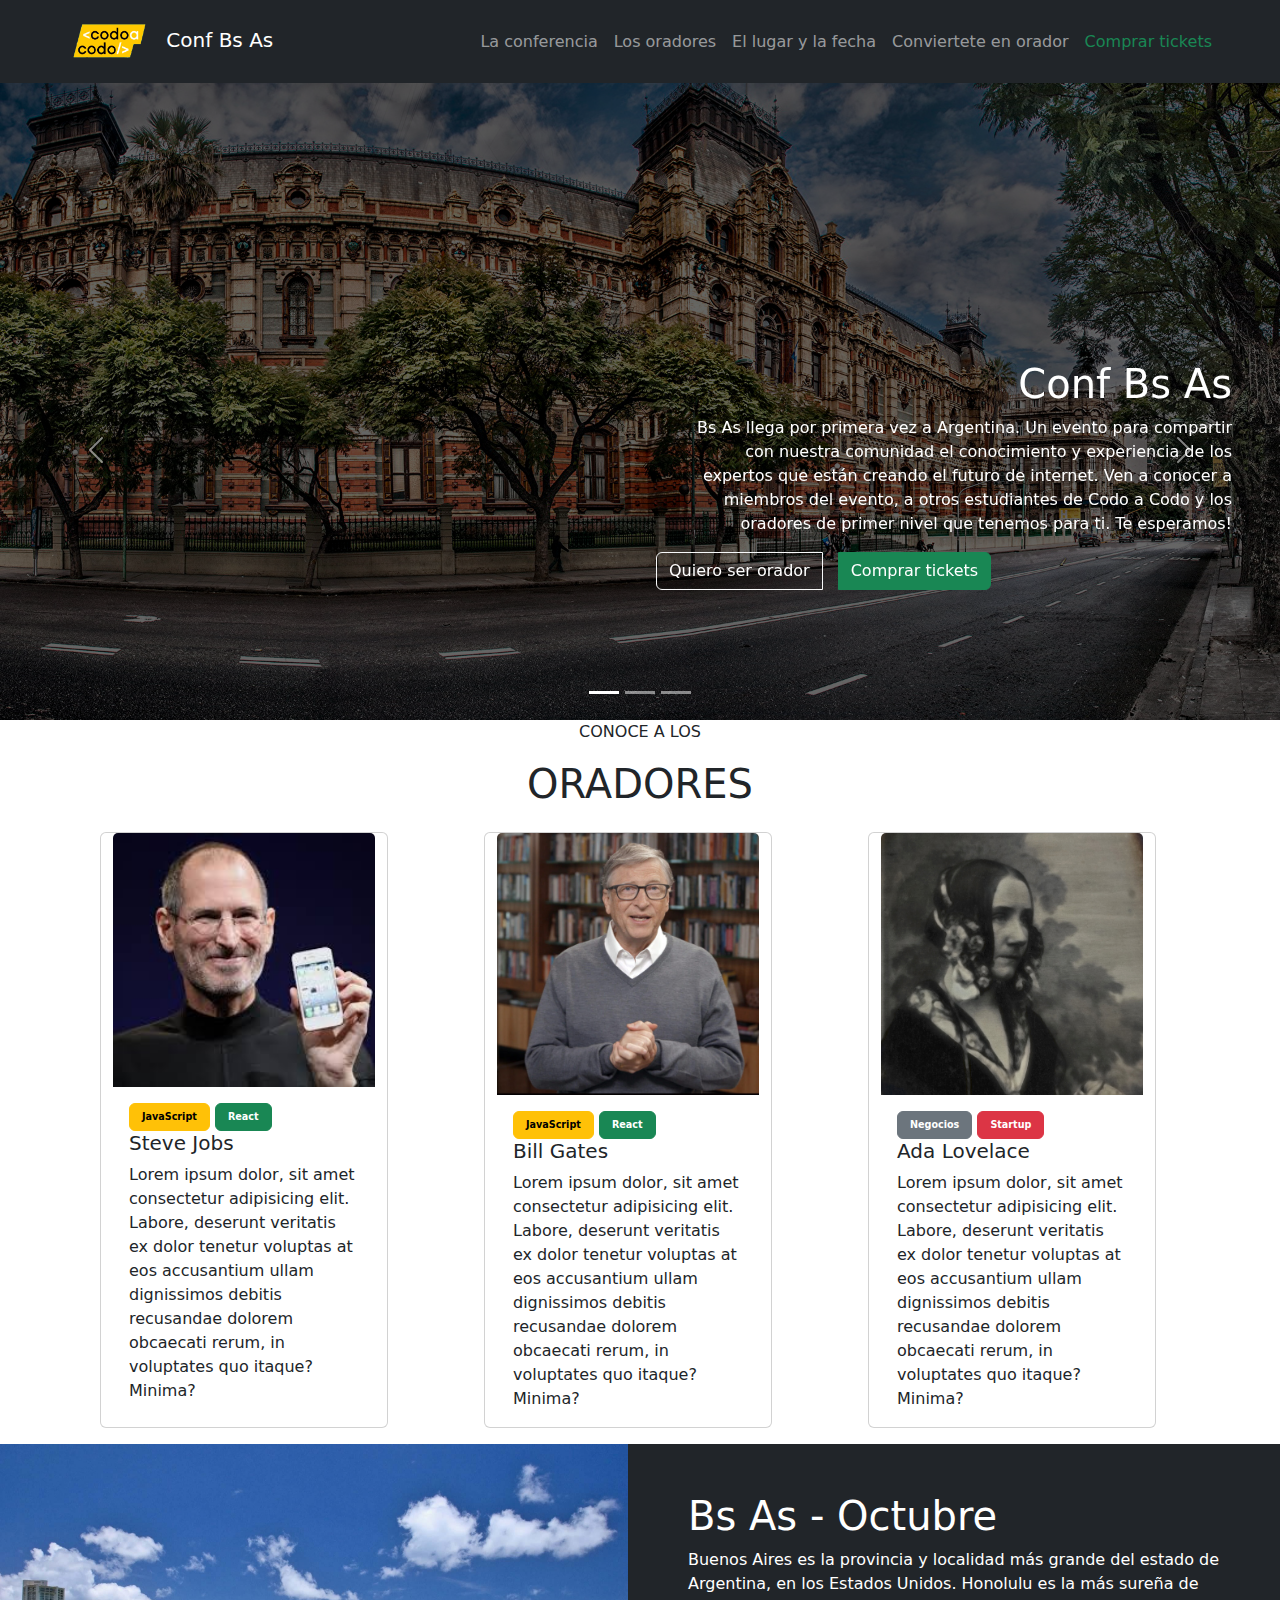
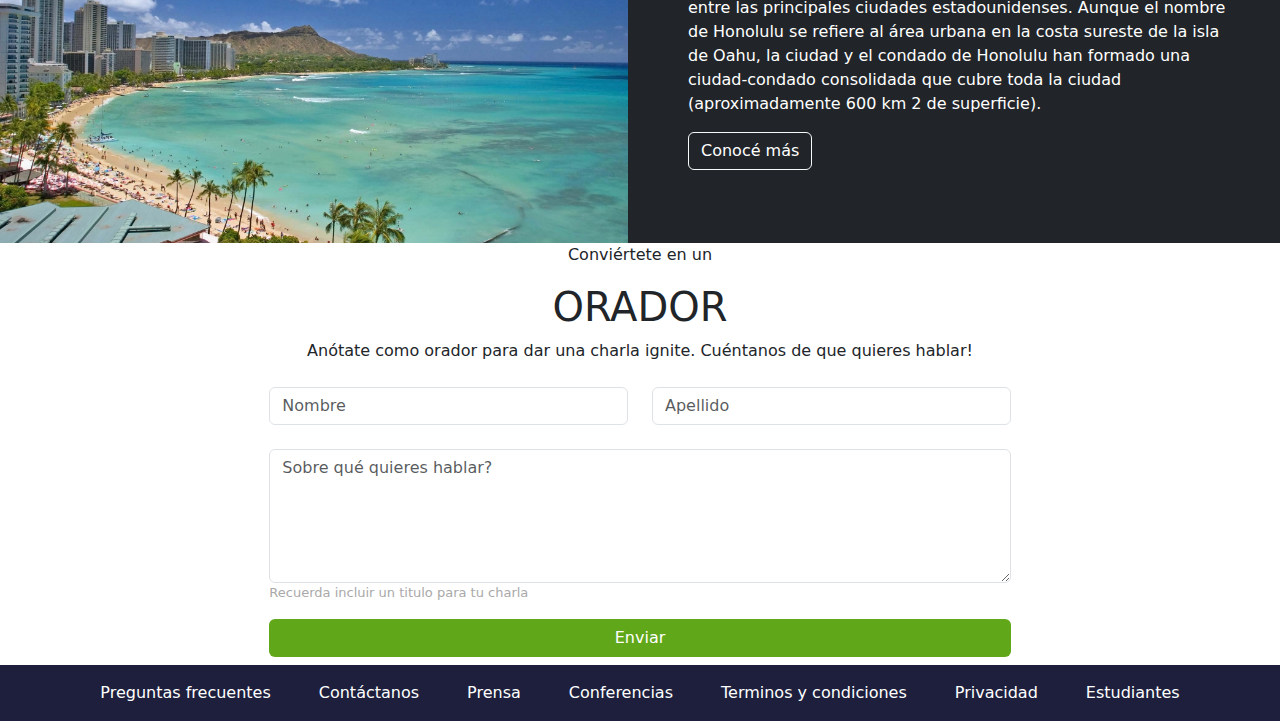
==== index.html @ a291cf00 "1 commit" ====
<!DOCTYPE html>
<html lang="en">
<head>
    <meta charset="UTF-8">
    <meta http-equiv="X-UA-Compatible" content="IE=edge">
    <meta name="viewport" content="width=device-width, initial-scale=1.0">
    <title>Document</title>

    <link href="https://cdn.jsdelivr.net/npm/bootstrap@5.2.1/dist/css/bootstrap.min.css" rel="stylesheet">
    <script src="https://cdn.jsdelivr.net/npm/bootstrap@5.2.1/dist/js/bootstrap.bundle.min.js"></script>

    <link rel="stylesheet" href="Style.css">

</head>

<body>

  <!-- Barra de navegacion -->
    <nav class="navbar navbar-expand-lg bg-dark navbar-dark px-5 fixed-top">
        <div class="container-fluid w-20">

            <span class="navbar-brand">
                <img src="./img/codoacodo.png"class="img-fluid" width="100">
                Conf Bs As
             </span>
        
              <button class="navbar-toggler" type="button" data-bs-toggle="collapse" data-bs-target="#navbarTogglerDemo02" aria-controls="navbarTogglerDemo02" aria-expanded="false" aria-label="Toggle navigation">
                <span class="navbar-toggler-icon"></span>
              </button>
              <div class="collapse navbar-collapse justify-content-end" id="navbarTogglerDemo02">
          
                <ul class="navbar-nav  ">
                        <li class="nav-item">
                            <a class="nav-link" href="#">La conferencia</a>
                        </li>
                        <li class="nav-item ">
                            <a class="nav-link" href="#">Los oradores</a>
                        </li>
                        <li class="nav-item">
                        <a class="nav-link" href="#">El lugar y la fecha</a>
                        </li>
                        <li class="nav-item">
                        <a class="nav-link" href="#">Conviertete en orador</a>
                        </li>
                        <li class="nav-item">
                        <a class="nav-link text-success" href="#">Comprar tickets</a>
                        </li>
              
                </ul>
                </div>
        </div>
    </nav>
     
    <!-- Carousel -->
<div id="demo" class="carousel slide bg-dark" data-bs-ride="carousel">

  <!-- Indicators/dots -->
  <div class="carousel-indicators">
    <button type="button" data-bs-target="#demo" data-bs-slide-to="0" class="active"></button>
    <button type="button" data-bs-target="#demo" data-bs-slide-to="1"></button>
    <button type="button" data-bs-target="#demo" data-bs-slide-to="2"></button>
  </div>
  
  <!-- The slideshow/carousel -->
  <div class="carousel-inner">
    <div class="carousel-item active">
      
      <img src="./img/ba1.jpg" alt="Bs As 1" class="d-block brillo" style="width:100%">
               <div class="textoizquierdaabajo ">
                            <h1 class = "alineartextoderecha mx-5 d-none d-lg-block d-xl-block">
                            Conf Bs As
                          </h1>
                          <p class = "alineartextoderecha mx-5 text d-none d-lg-block d-xl-block">
                            Bs As llega por primera vez a Argentina. Un evento para compartir con
                            nuestra comunidad el conocimiento y experiencia de los expertos que 
                          están creando el futuro de internet. Ven a conocer a miembros del
                          evento, a otros estudiantes de Codo a Codo y los oradores de primer
                          nivel que tenemos para ti. Te esperamos!
                          </p>
                          <div class="btn-group ">
                              <button type="button" class="btn btn-outline-light text-white mx-3 "value="Input Button">Quiero ser orador</button>
                              <button type="button" class="btn btn-success text-white mr-5 "value="Input Button">Comprar tickets</button>
                          </div>
                   </div>
    </div>
    <div class="carousel-item">
      <img src="./img/ba2.jpg" alt="Bs As 2" class="d-block brillo" style="width:100%">
        <div class="textoizquierdaabajo">
                            <h1 class = "alineartextoderecha mx-5 d-none d-lg-block d-xl-block">
                            Conf Bs As
                            </h1>
                            <p class = "alineartextoderecha mx-5 d-none d-lg-block d-xl-block">
                            Bs As llega por primera vez a Argentina. Un evento para compartir con
                            nuestra comunidad el conocimiento y experiencia de los expertos que 
                            están creando el futuro de internet. Ven a conocer a miembros del
                            evento, a otros estudiantes de Codo a Codo y los oradores de primer
                            nivel que tenemos para ti. Te esperamos!
                           </p>
                           <div class="btn-group ">
                            <button type="button" class="btn btn-outline-light text-white mx-3 "value="Input Button">Quiero ser orador</button>
                            <button type="button" class="btn btn-success text-white mr-5 "value="Input Button">Comprar tickets</button>
                        </div>
        </div>
      </div> 
    
    
    <div class="carousel-item">
      <img src="./img/ba3.jpg" alt="Bs As 3" class="d-block brillo " style="width:100%">
        <div class="textoizquierdaabajo">
                          <h1 class = "alineartextoderecha mx-5 d-none d-lg-block d-xl-block">
                          Conf Bs As
                         </h1>
                          <p class = "alineartextoderecha mx-5 d-none d-lg-block d-xl-block">
                          Bs As llega por primera vez a Argentina. Un evento para compartir con
                          nuestra comunidad el conocimiento y experiencia de los expertos que 
                          están creando el futuro de internet. Ven a conocer a miembros del
                          evento, a otros estudiantes de Codo a Codo y los oradores de primer
                          nivel que tenemos para ti. Te esperamos!
                          </p>
                          <div class="btn-group ">
                            <button type="button" class="btn btn-outline-light text-white mx-3 "value="Input Button">Quiero ser orador</button>
                            <button type="button" class="btn btn-success text-white mr-5 "value="Input Button">Comprar tickets</button>
                        </div>
            </div>
      </div>  
    </div>
  </div>
  
  <!-- Left and right controls/icons -->
  <button class="carousel-control-prev" type="button" data-bs-target="#demo" data-bs-slide="prev">
    <span class="carousel-control-prev-icon"></span>
  </button>
  <button class="carousel-control-next" type="button" data-bs-target="#demo" data-bs-slide="next">
    <span class="carousel-control-next-icon"></span>
  </button>
</div>

<!-- texto que aparece cuando la pantalla es mas chica que large -->
<div class=" container-fluid bg-dark text-white d-block d-lg-none d-xl-none">
                
                <p class = " mx-5 ">
                  Bs As llega por primera vez a Argentina. Un evento para compartir con
                  nuestra comunidad el conocimiento y experiencia de los expertos que 
                  están creando el futuro de internet. Ven a conocer a miembros del
                  evento, a otros estudiantes de Codo a Codo y los oradores de primer
                  nivel que tenemos para ti. Te esperamos!
                </p>
</div>

<!-- TEXTO DEBAJO DEL CARRUSEL DE IMAGENES -->
<div class="container-fluid text-center">
<p >CONOCE A LOS</p>
<h1>ORADORES</h1>
</div>


<!-- tarjetas de participantes -->
<div class="container-fluid row d-flex justify-content-center">
              <div class="card mx-5 my-3" style="width: 18rem">
                <img src="./img/steve.jpg" class="card-img-top" >
                <div class="card-body">
                  <div >
                      <a href="#" class="btn btn-warning boton1 ">JavaScript</a>
                      <a href="#" class="btn btn-success boton1">React</a>
                    </div>
                  <h5 class="card-title">Steve Jobs</h5>    
                  <p class="card-text">Lorem ipsum dolor, sit amet consectetur adipisicing elit. Labore, deserunt veritatis ex dolor tenetur voluptas at eos accusantium ullam dignissimos debitis recusandae dolorem obcaecati rerum, in voluptates quo itaque? Minima?</p>
                
                </div>
              </div>

              <div class="card mx-5 my-3" style="width: 18rem">
                <img src="./img/bill.jpg" class="card-img-top" >
                <div class="card-body">
                  <div >
                      <a href="#" class="btn btn-warning boton1 ">JavaScript</a>
                      <a href="#" class="btn btn-success boton1">React</a>
                    </div>
                  <h5 class="card-title">Bill Gates</h5>    
                  <p class="card-text">Lorem ipsum dolor, sit amet consectetur adipisicing elit. Labore, deserunt veritatis ex dolor tenetur voluptas at eos accusantium ullam dignissimos debitis recusandae dolorem obcaecati rerum, in voluptates quo itaque? Minima?</p>
                
                </div>
              </div>

              <div class="card mx-5 my-3" style="width: 18rem;">
                <img src="./img/ada.jpeg" class="card-img-top" >
                <div class="card-body">
                  <div >
                      <a href="#" class="btn btn-secondary boton1 ">Negocios</a>
                      <a href="#" class="btn btn-danger boton1">Startup</a>
                    </div>
                  <h5 class="card-title">Ada Lovelace</h5>    
                  <p class="card-text">Lorem ipsum dolor, sit amet consectetur adipisicing elit. Labore, deserunt veritatis ex dolor tenetur voluptas at eos accusantium ullam dignissimos debitis recusandae dolorem obcaecati rerum, in voluptates quo itaque? Minima?</p>
                
                </div>
              </div>

</div>

<!-- 2 columnas con foto y texto -->

<div class="container-fluid bg-dark text-white px-0 ">
            <div class="row">
                    <div class="col-lg-6  ">
                        <img src="./img/honolulu.jpg" alt="hawai 1" class="img-fluid  " >
                    </div>

                      <div class="col-lg-6  p-5">
                        <h1>
                          Bs As - Octubre
                        </h1>
                        <p>
                          Buenos Aires es la provincia y localidad más grande del estado de Argentina, 
                          en los Estados Unidos. Honolulu es la más sureña de entre las principales ciudades 
                          estadounidenses. Aunque el nombre de Honolulu se refiere al área urbana en la costa
                           sureste de la isla de Oahu, la ciudad y el condado de Honolulu han formado una
                            ciudad-condado consolidada que cubre toda la ciudad (aproximadamente 600 km 2 de superficie).
                          </p>
                          <div>
                            <button type="button" class="btn btn-outline-light text-white">Conocé más</button>
                          </div>
                    </div>
            </div>
</div>

<!-- formularios -->


<div class="container-fluid text-center  ">
  <p>Conviértete en un</p>
  <h1> ORADOR</h1>
  <p>Anótate como orador para dar una charla ignite. Cuéntanos de que quieres hablar!</p>
</div>
<div class="container p-2  ">
<form>
  <div class="row justify-content-center ">
    <div class="col-4">
      <input type="text" class="form-control" placeholder="Nombre" name="nombre">
    </div>
    <div class="col-4">
      <input type="text" class="form-control" placeholder="Apellido" name="apellido">
    </div>
  </div>
  <div class="row justify-content-center">
    <div class="col-8">
  <label for="comment"></label>
  <textarea class="form-control  " rows="5" id="comment" placeholder="Sobre qué quieres hablar?" name="text"></textarea> 
      <p class="letrachica">Recuerda incluir un titulo para tu charla</p>
  <div class="d-grid">
    <button type="button" class="btn  verdeclaro btn-block text-white  ">Enviar</button>
  </div> 
  
</div>
</div>


</form>


</div>

  <!-- Barra de navegacion al pie de página -->
<nav class="navbar navbar-expand-lg azuloscuro   ">
    <div class="container-fluid  justify-content-center">

            <ul class="nav justify-content-center">
                    <li class="nav-item">
                        <a class="nav-link text-white mx-2  " href="#">Preguntas frecuentes</a>
                    </li>
                    <li class="nav-item ">
                        <a class="nav-link text-white mx-2" href="#">Contáctanos</a>
                    </li>
                    <li class="nav-item">
                        <a class="nav-link text-white mx-2" href="#">Prensa</a>
                    </li>
                    <li class="nav-item">
                        <a class="nav-link text-white mx-2" href="#">Conferencias</a>
                    </li>
                    <li class="nav-item">
                        <a class="nav-link text-white  mx-2" href="#">Terminos y condiciones</a>
                    </li>
                    <li class="nav-item">
                       <a class="nav-link text-white mx-2" href="#">Privacidad</a>
                    </li>
                    <li class="nav-item">
                        <a class="nav-link text-white mx-2" href="#">Estudiantes</a>
                    </li>  
          
            </ul>
            </div>
    
</nav>

</body>
</html>
---- Style.css ----
.container-fluid
{
    position: relative;
    
}

.textoizquierdaabajo
{
  position: absolute;
  top: 50%;
  left: 50%;
  font-size: relative;
  color:white;
}

.alineartextoderecha
{
    text-align: right;
}

.brillo
{
    filter: brightness(40%);
}

.boton1 
{
    font-size: 0.6rem;
    font-weight: bold;
    
}

.azuloscuro
{
    background-color: rgb(29, 31, 61);
}

.letrachica
{
    font-size: small;
    color: darkgray;
}

.verdeclaro
{
    background-color: rgb(96, 167, 25) ;

}
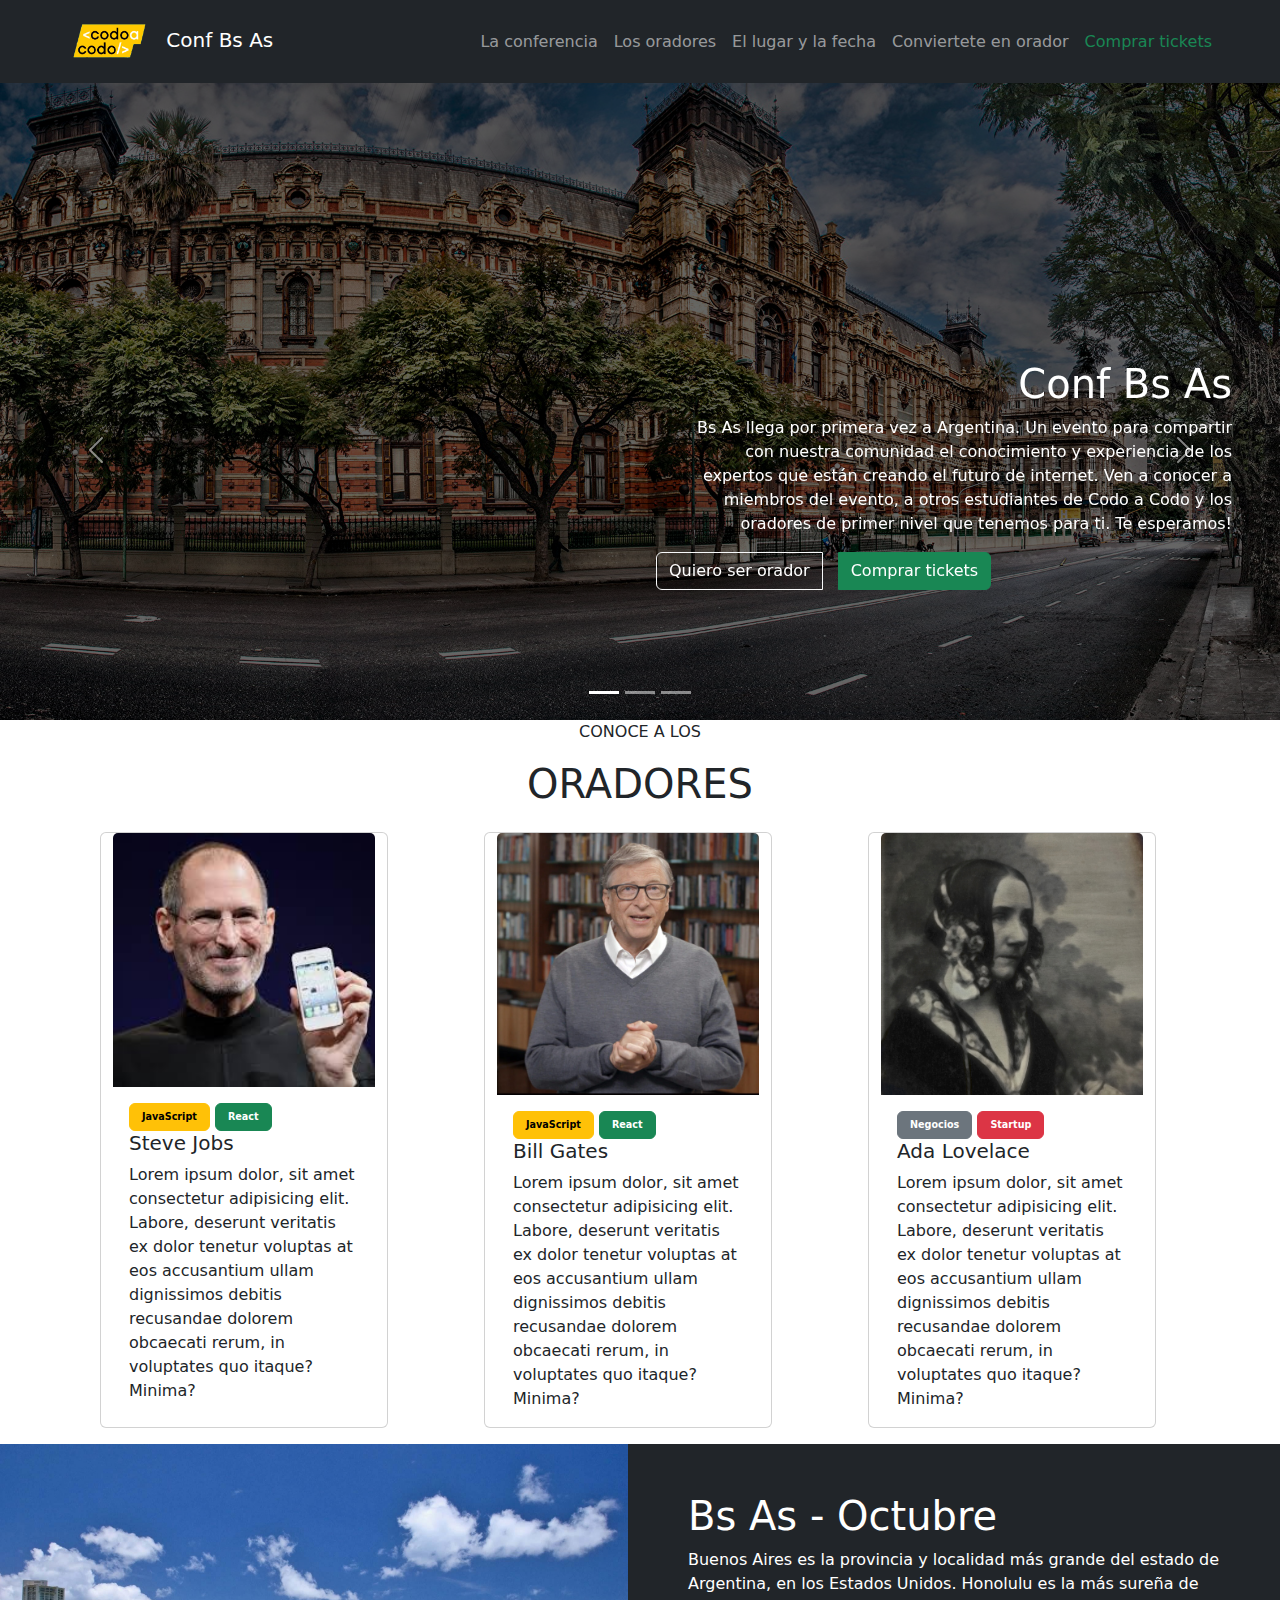
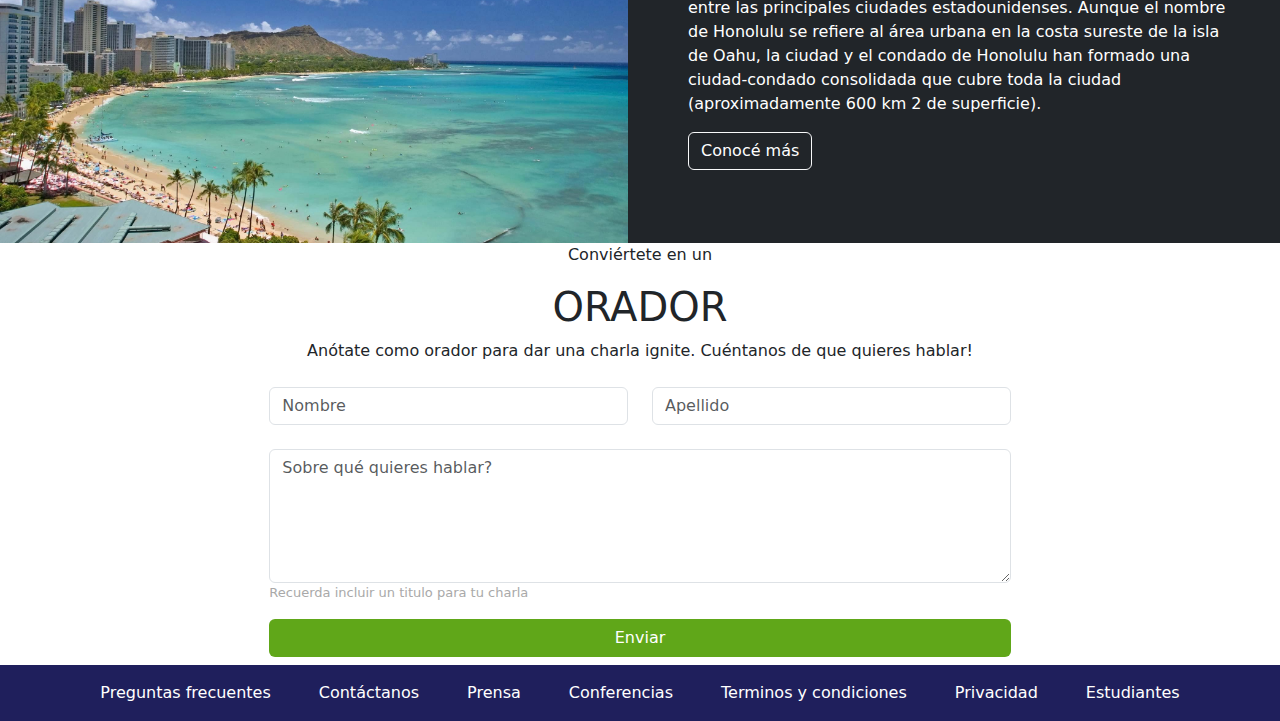
==== commit 2de1b1bd: "first commit" ====
--- a/index.html
+++ b/index.html
@@ -42,8 +42,8 @@
                         <li class="nav-item">
                         <a class="nav-link" href="#">Conviertete en orador</a>
                         </li>
-                        <li class="nav-item">
-                        <a class="nav-link text-success" href="#">Comprar tickets</a>
+                        <li class="nav-item ">
+                        <a class="nav-link text-success" href="pagina2.html">Comprar tickets</a>
                         </li>
               
                 </ul>
@@ -79,7 +79,7 @@
                           </p>
                           <div class="btn-group ">
                               <button type="button" class="btn btn-outline-light text-white mx-3 "value="Input Button">Quiero ser orador</button>
-                              <button type="button" class="btn btn-success text-white mr-5 "value="Input Button">Comprar tickets</button>
+                              <button type="button" class="btn btn-success text-white mr-5 "value="Input Button" href="pagina2">Comprar tickets</button>
                           </div>
                    </div>
     </div>
@@ -110,6 +110,7 @@
                           <h1 class = "alineartextoderecha mx-5 d-none d-lg-block d-xl-block">
                           Conf Bs As
                          </h1>
+                         <!-- agregando comentario para subir a git -->
                           <p class = "alineartextoderecha mx-5 d-none d-lg-block d-xl-block">
                           Bs As llega por primera vez a Argentina. Un evento para compartir con
                           nuestra comunidad el conocimiento y experiencia de los expertos que 
@@ -255,8 +256,6 @@
 
 
 </form>
-
-
 </div>
 
   <!-- Barra de navegacion al pie de página -->
@@ -290,6 +289,6 @@
             </div>
     
 </nav>
-
+<script src="program.js"></script>
 </body>
 </html>--- a/Style.css
+++ b/Style.css
@@ -47,4 +47,52 @@
 
 }
 
+.letragris
+{
+    color:darkgrey;
+    font-size: 0.8em;
+}
 
+.negrita
+{
+    font-weight: bold;
+}
+
+.bordeazul
+{
+    border-radius: 0%;
+    border-style: solid;
+    border-color: blue;
+}
+
+.bordeverde
+{
+    border-radius: 0%;
+    border-style: solid;
+    border-color: darkgreen;
+}
+
+.bordeamarillo
+{
+    border-radius: 0%;
+    border-style: solid;
+    border-color: yellow;
+}
+
+.letragrande
+{
+    font-size: xx-large;
+    font-weight: bold;
+}
+
+.fondoceleste
+{
+    background-color: cornflowerblue;
+}
+
+
+
+.azuloscuro
+{
+    background-color: rgb(31, 31, 92);
+}
